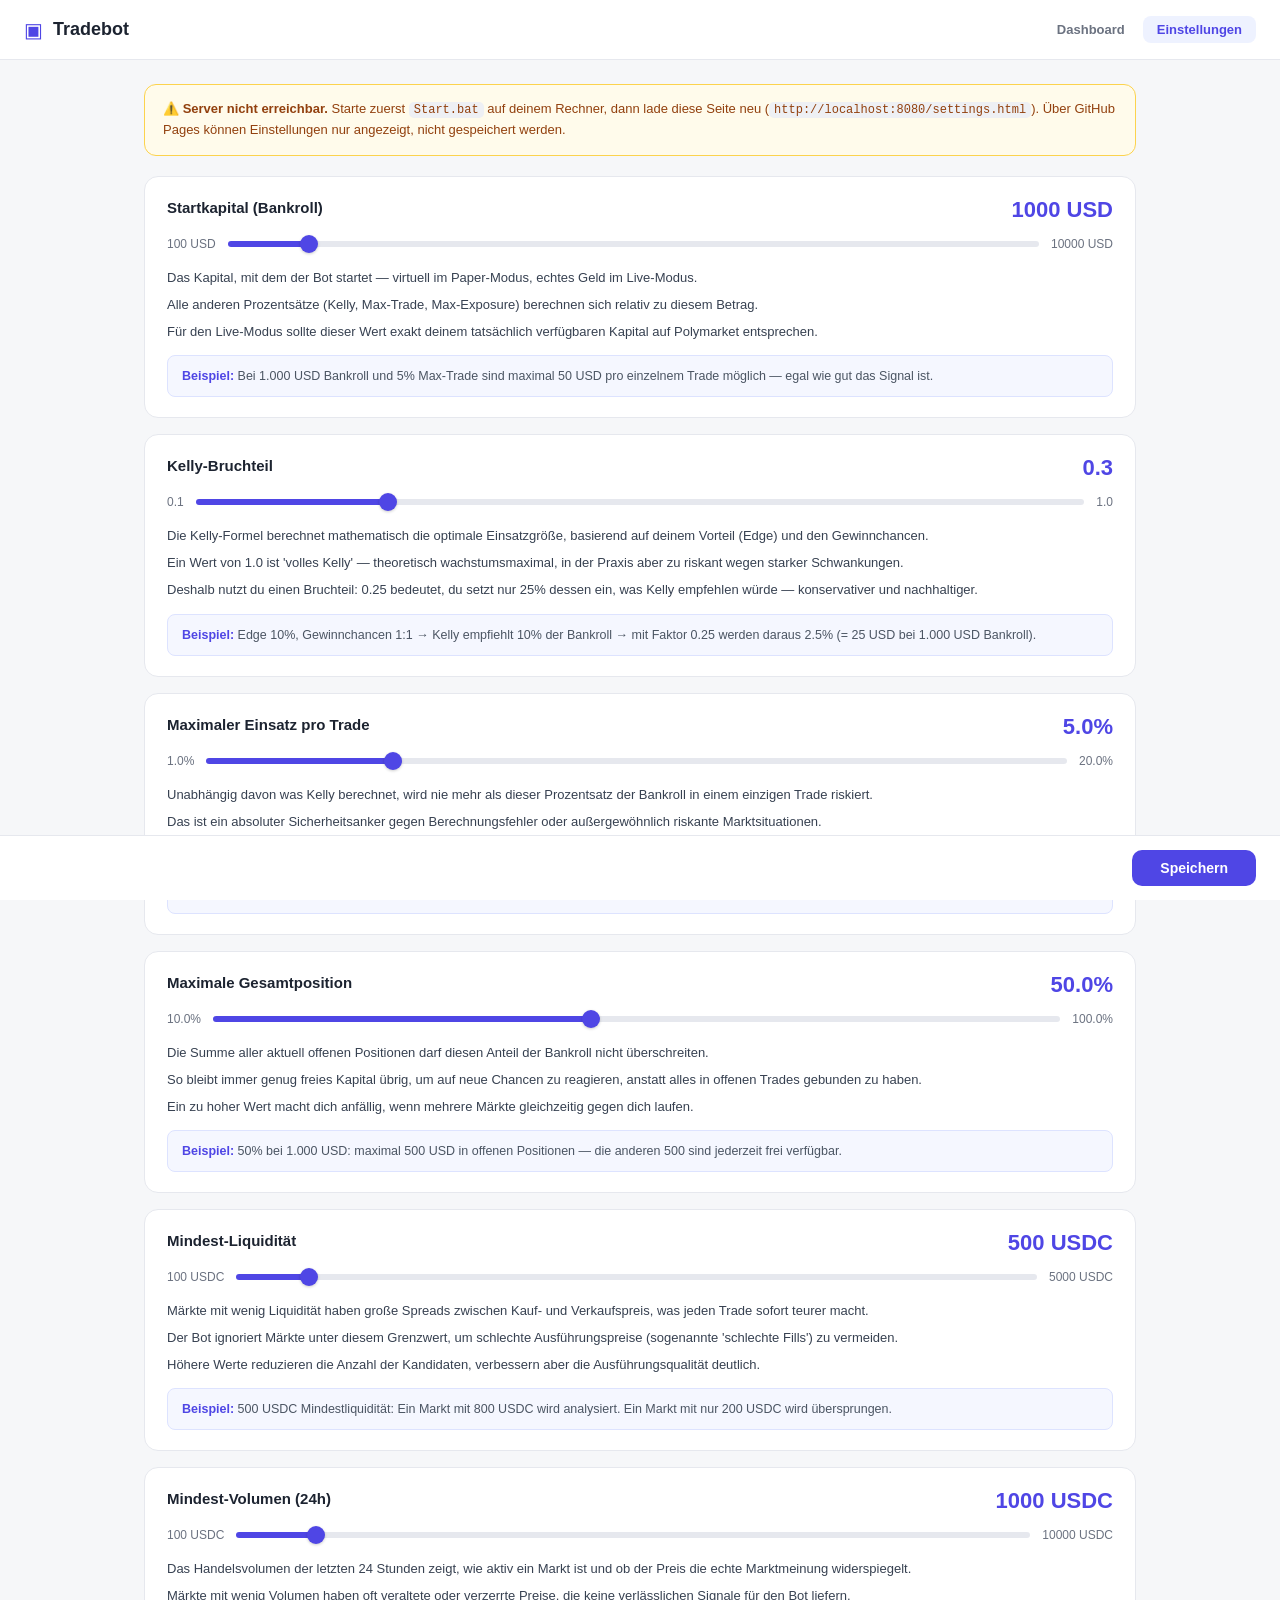
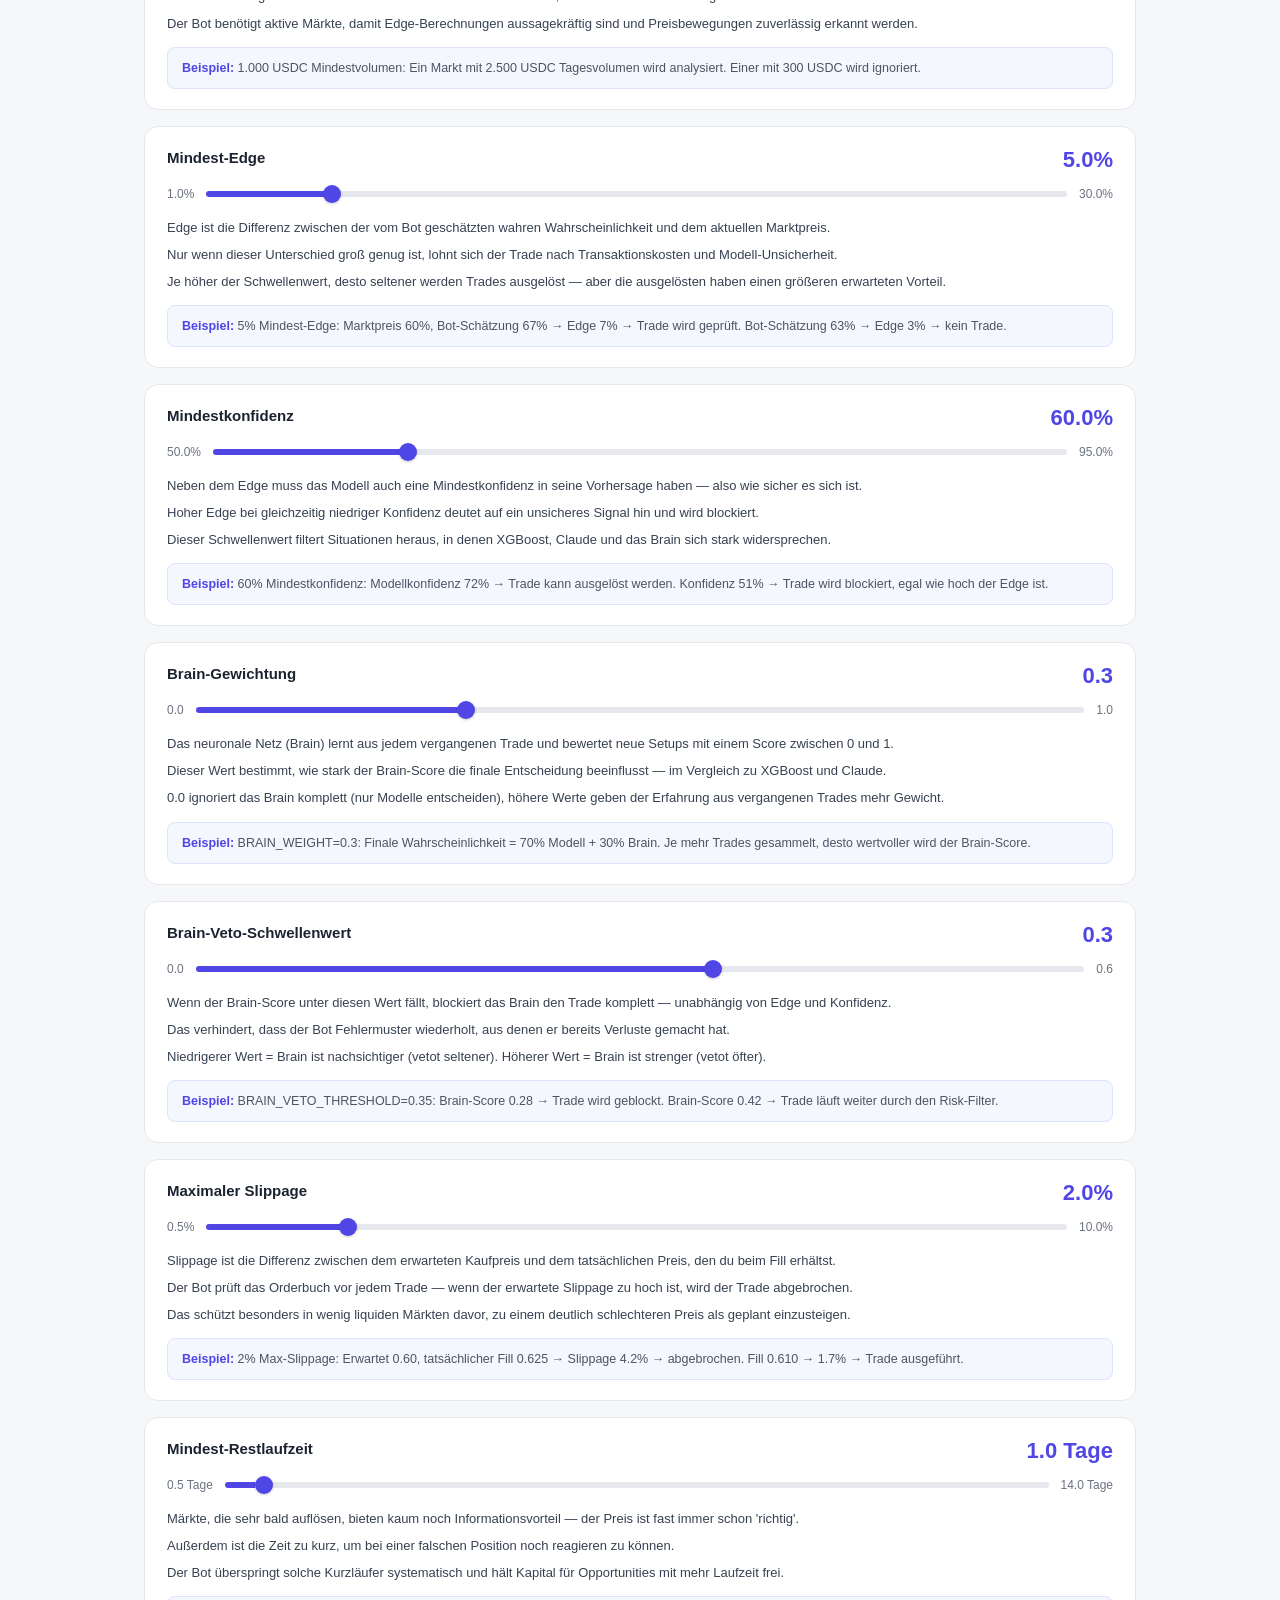
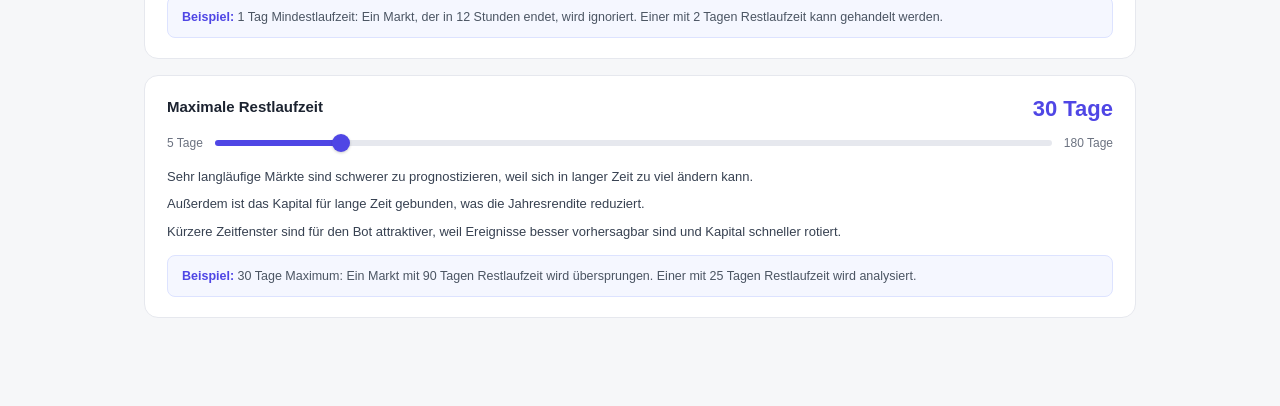
==== docs/settings.html @ 34259b41 "Add local dashboard server with interactive settings UI - Start.bat: double-click Windows launcher, " ====
<!DOCTYPE html>
<html lang="de">
<head>
  <meta charset="utf-8" />
  <meta name="viewport" content="width=device-width, initial-scale=1" />
  <title>Tradebot – Einstellungen</title>
  <link rel="stylesheet" href="styles.css" />
  <style>
    .page-nav { display: flex; gap: 4px; }
    .page-nav a {
      padding: 6px 14px; border-radius: 8px; font-size: 13px; font-weight: 600;
      text-decoration: none; color: var(--muted); transition: background .15s;
    }
    .page-nav a.active { background: #eef2ff; color: var(--accent); }
    .page-nav a:hover:not(.active) { background: var(--bg); color: var(--ink); }

    .server-warning {
      background: #fffbeb; border: 1px solid #fcd34d; border-radius: 12px;
      padding: 14px 18px; font-size: 13px; color: #92400e; line-height: 1.6;
    }

    .settings-grid { display: flex; flex-direction: column; gap: 16px; }

    .setting-card {
      background: var(--card); border: 1px solid var(--line); border-radius: 14px;
      padding: 20px 22px;
    }
    .setting-header {
      display: flex; justify-content: space-between; align-items: flex-start;
      margin-bottom: 14px; gap: 12px;
    }
    .setting-label { font-weight: 700; font-size: 15px; padding-top: 2px; }
    .setting-value {
      font-size: 22px; font-weight: 700; color: var(--accent);
      white-space: nowrap; flex-shrink: 0;
    }

    .slider-row { display: flex; align-items: center; gap: 10px; margin-bottom: 16px; }
    .slider-bound { font-size: 12px; color: var(--muted); white-space: nowrap; flex-shrink: 0; }

    input[type=range] {
      flex: 1; -webkit-appearance: none; appearance: none;
      height: 6px; border-radius: 3px; outline: none; cursor: pointer;
      background: linear-gradient(
        to right, var(--accent) var(--fill, 0%), #e6e8ee var(--fill, 0%)
      );
    }
    input[type=range]::-webkit-slider-thumb {
      -webkit-appearance: none; width: 18px; height: 18px;
      border-radius: 50%; background: var(--accent); cursor: pointer;
      box-shadow: 0 1px 3px rgba(0,0,0,.2);
    }
    input[type=range]::-moz-range-thumb {
      width: 18px; height: 18px; border-radius: 50%;
      background: var(--accent); cursor: pointer; border: none;
    }

    .setting-desc { font-size: 13px; line-height: 1.7; color: #374151; margin-bottom: 12px; }
    .setting-desc p { margin: 0 0 5px; }
    .setting-desc p:last-child { margin-bottom: 0; }

    .setting-example {
      background: #f5f7ff; border: 1px solid #dde3ff; border-radius: 8px;
      padding: 10px 14px; font-size: 12.5px; color: #4b5563; line-height: 1.6;
    }
    .setting-example strong { color: var(--accent); }

    .save-bar {
      position: sticky; bottom: 0; background: #fff; border-top: 1px solid var(--line);
      padding: 14px 24px; display: flex; justify-content: flex-end;
      align-items: center; gap: 16px; z-index: 10;
    }
    .save-msg { font-size: 13px; color: var(--muted); }
    .save-msg.ok { color: var(--pos); font-weight: 600; }
    .save-msg.err { color: var(--neg); font-weight: 600; }
    .save-btn {
      background: var(--accent); color: #fff; border: none; border-radius: 10px;
      padding: 10px 28px; font-size: 14px; font-weight: 600;
      cursor: pointer; transition: background .15s;
    }
    .save-btn:hover { background: #4338ca; }
    .save-btn:active { background: #3730a3; }
  </style>
</head>
<body>
  <header class="topbar">
    <div class="brand">
      <span class="logo">▣</span>
      <h1>Tradebot</h1>
    </div>
    <nav class="page-nav">
      <a href="index.html">Dashboard</a>
      <a href="settings.html" class="active">Einstellungen</a>
    </nav>
  </header>

  <main>
    <div id="serverWarning" class="server-warning" style="display:none">
      ⚠️ <strong>Server nicht erreichbar.</strong>
      Starte zuerst <code>Start.bat</code> auf deinem Rechner, dann lade diese Seite neu
      (<code>http://localhost:8080/settings.html</code>).
      Über GitHub Pages können Einstellungen nur angezeigt, nicht gespeichert werden.
    </div>

    <div class="settings-grid" id="settingsGrid"></div>
  </main>

  <div class="save-bar">
    <span class="save-msg" id="saveMsg"></span>
    <button class="save-btn" onclick="saveConfig()">Speichern</button>
  </div>

  <script src="settings.js"></script>
</body>
</html>
---- docs/styles.css ----
:root {
  --bg: #f6f7f9; --card: #fff; --ink: #1c2330; --muted: #6b7280; --line: #e6e8ee;
  --accent: #4f46e5; --pos: #16a34a; --neg: #dc2626;
}
* { box-sizing: border-box; }
body {
  margin: 0; color: var(--ink); background: var(--bg);
  font-family: -apple-system, BlinkMacSystemFont, "Segoe UI", Roboto, Helvetica, Arial, sans-serif;
}
.topbar {
  display: flex; justify-content: space-between; align-items: center;
  padding: 16px 24px; background: #fff; border-bottom: 1px solid var(--line);
  position: sticky; top: 0; z-index: 5;
}
.brand { display: flex; align-items: center; gap: 10px; }
.brand h1 { font-size: 18px; margin: 0; }
.logo { color: var(--accent); font-size: 20px; }
.updated { color: var(--muted); font-size: 13px; }
.badge {
  font-size: 12px; font-weight: 700; padding: 3px 9px; border-radius: 999px;
  background: #eef2ff; color: var(--accent); letter-spacing: .04em;
}
.badge.live { background: #fef2f2; color: var(--neg); }
.badge.paper { background: #ecfdf5; color: var(--pos); }
main { max-width: 1040px; margin: 0 auto; padding: 24px; display: flex; flex-direction: column; gap: 20px; }

.kpi-grid { display: grid; grid-template-columns: repeat(auto-fit, minmax(170px, 1fr)); gap: 14px; }
.kpi { background: var(--card); border: 1px solid var(--line); border-radius: 14px; padding: 16px; }
.kpi-label { font-size: 12px; color: var(--muted); text-transform: uppercase; letter-spacing: .05em; }
.kpi-val { font-size: 26px; font-weight: 700; margin-top: 6px; }
.kpi-sub { font-size: 12px; color: var(--muted); margin-top: 4px; }
.pos { color: var(--pos); } .neg { color: var(--neg); }

.panel { background: var(--card); border: 1px solid var(--line); border-radius: 14px; padding: 18px 20px; }
.panel h2 { font-size: 15px; margin: 0 0 14px; }
.two-col { display: grid; grid-template-columns: 1.4fr 1fr; gap: 20px; }
@media (max-width: 760px) { .two-col { grid-template-columns: 1fr; } }

.pipeline { display: flex; align-items: stretch; gap: 8px; flex-wrap: wrap; }
.stage {
  flex: 1; min-width: 120px; border: 1px solid var(--line); border-radius: 12px;
  padding: 12px; display: flex; flex-direction: column; gap: 3px; background: #fbfbfd;
}
.stage .num {
  width: 22px; height: 22px; border-radius: 50%; background: var(--accent); color: #fff;
  display: flex; align-items: center; justify-content: center; font-size: 12px; font-weight: 700;
}
.stage b { font-size: 14px; } .stage small { color: var(--muted); font-size: 12px; }
.stage.brain { border-color: var(--accent); background: #eef2ff; }
.arrow { display: flex; align-items: center; color: var(--muted); }
@media (max-width: 680px) { .arrow { display: none; } }

.chart svg.equity { width: 100%; height: auto; }
.equity .line { fill: none; stroke: var(--pos); stroke-width: 2.5; }
.equity.neg .line { stroke: var(--neg); }
.equity .area { fill: var(--pos); opacity: .08; stroke: none; }
.equity.neg .area { fill: var(--neg); }
.equity .base { stroke: var(--line); stroke-dasharray: 4 4; }
.equity .axis { fill: var(--muted); font-size: 11px; }

table { width: 100%; border-collapse: collapse; font-size: 13px; }
th, td { text-align: left; padding: 8px 10px; border-bottom: 1px solid var(--line); }
th { color: var(--muted); font-weight: 600; font-size: 12px; text-transform: uppercase; letter-spacing: .03em; }
td.q { max-width: 320px; overflow: hidden; text-overflow: ellipsis; white-space: nowrap; }
.table-wrap { overflow-x: auto; }
.tag { font-size: 11px; font-weight: 700; padding: 2px 7px; border-radius: 6px; }
.tag.yes { background: #e0f2fe; color: #0369a1; } .tag.no { background: #fef3c7; color: #b45309; }
.tag.win { background: #dcfce7; color: #15803d; } .tag.loss { background: #fee2e2; color: #b91c1c; }

.empty, .muted { color: var(--muted); font-size: 13px; }
.empty { padding: 10px 0; }
.brain-state { font-weight: 600; margin-bottom: 10px; }
.brain-state.on { color: var(--pos); } .brain-state.off { color: var(--muted); }
.bar { height: 10px; border-radius: 6px; background: #fee2e2; overflow: hidden; }
.bar-win { height: 100%; background: var(--pos); }
.brain-legend { display: flex; justify-content: space-between; font-size: 12px; color: var(--muted); margin-top: 6px; }
ul.lessons { list-style: none; padding: 0; margin: 0; display: flex; flex-direction: column; gap: 8px; }
ul.lessons li { font-size: 13px; border-bottom: 1px solid var(--line); padding-bottom: 8px; }
.foot { color: var(--muted); font-size: 12px; text-align: center; padding: 8px 0 24px; }
code { background: #eef0f4; padding: 1px 5px; border-radius: 5px; font-size: 12px; }
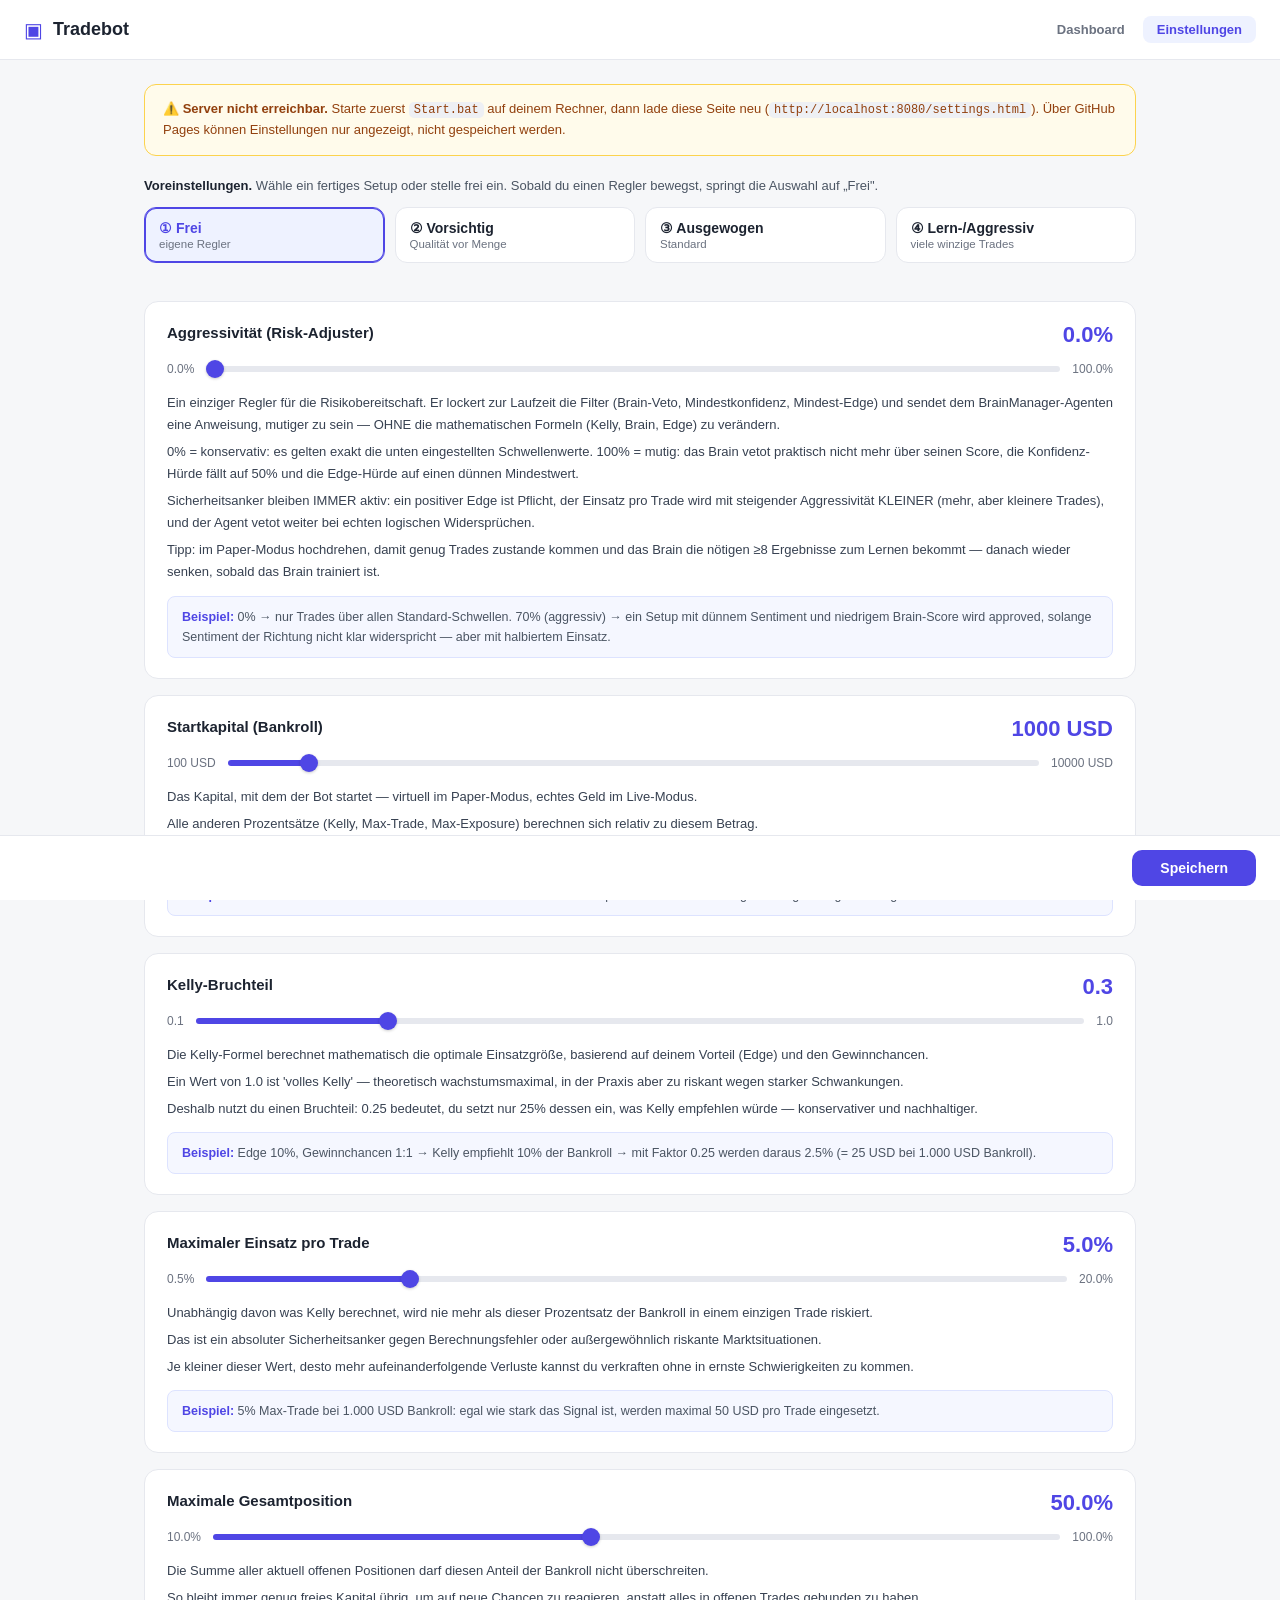
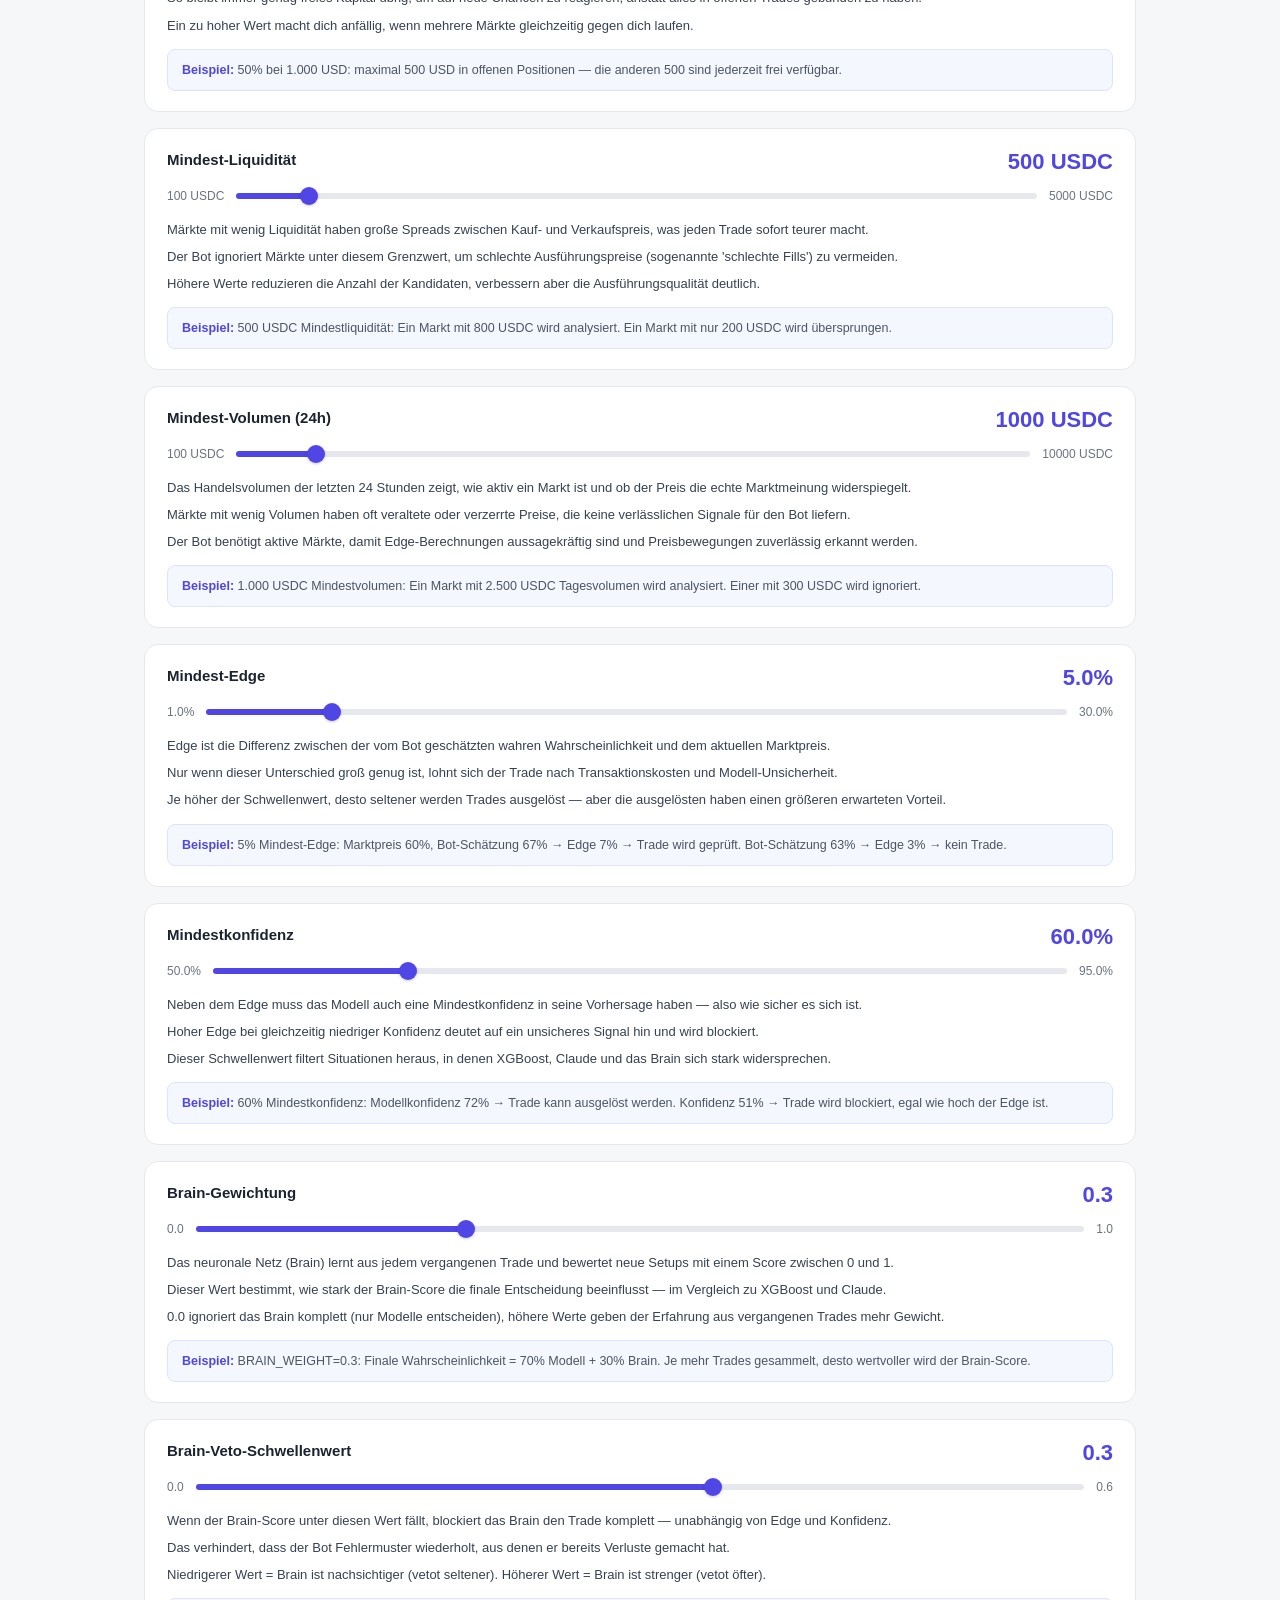
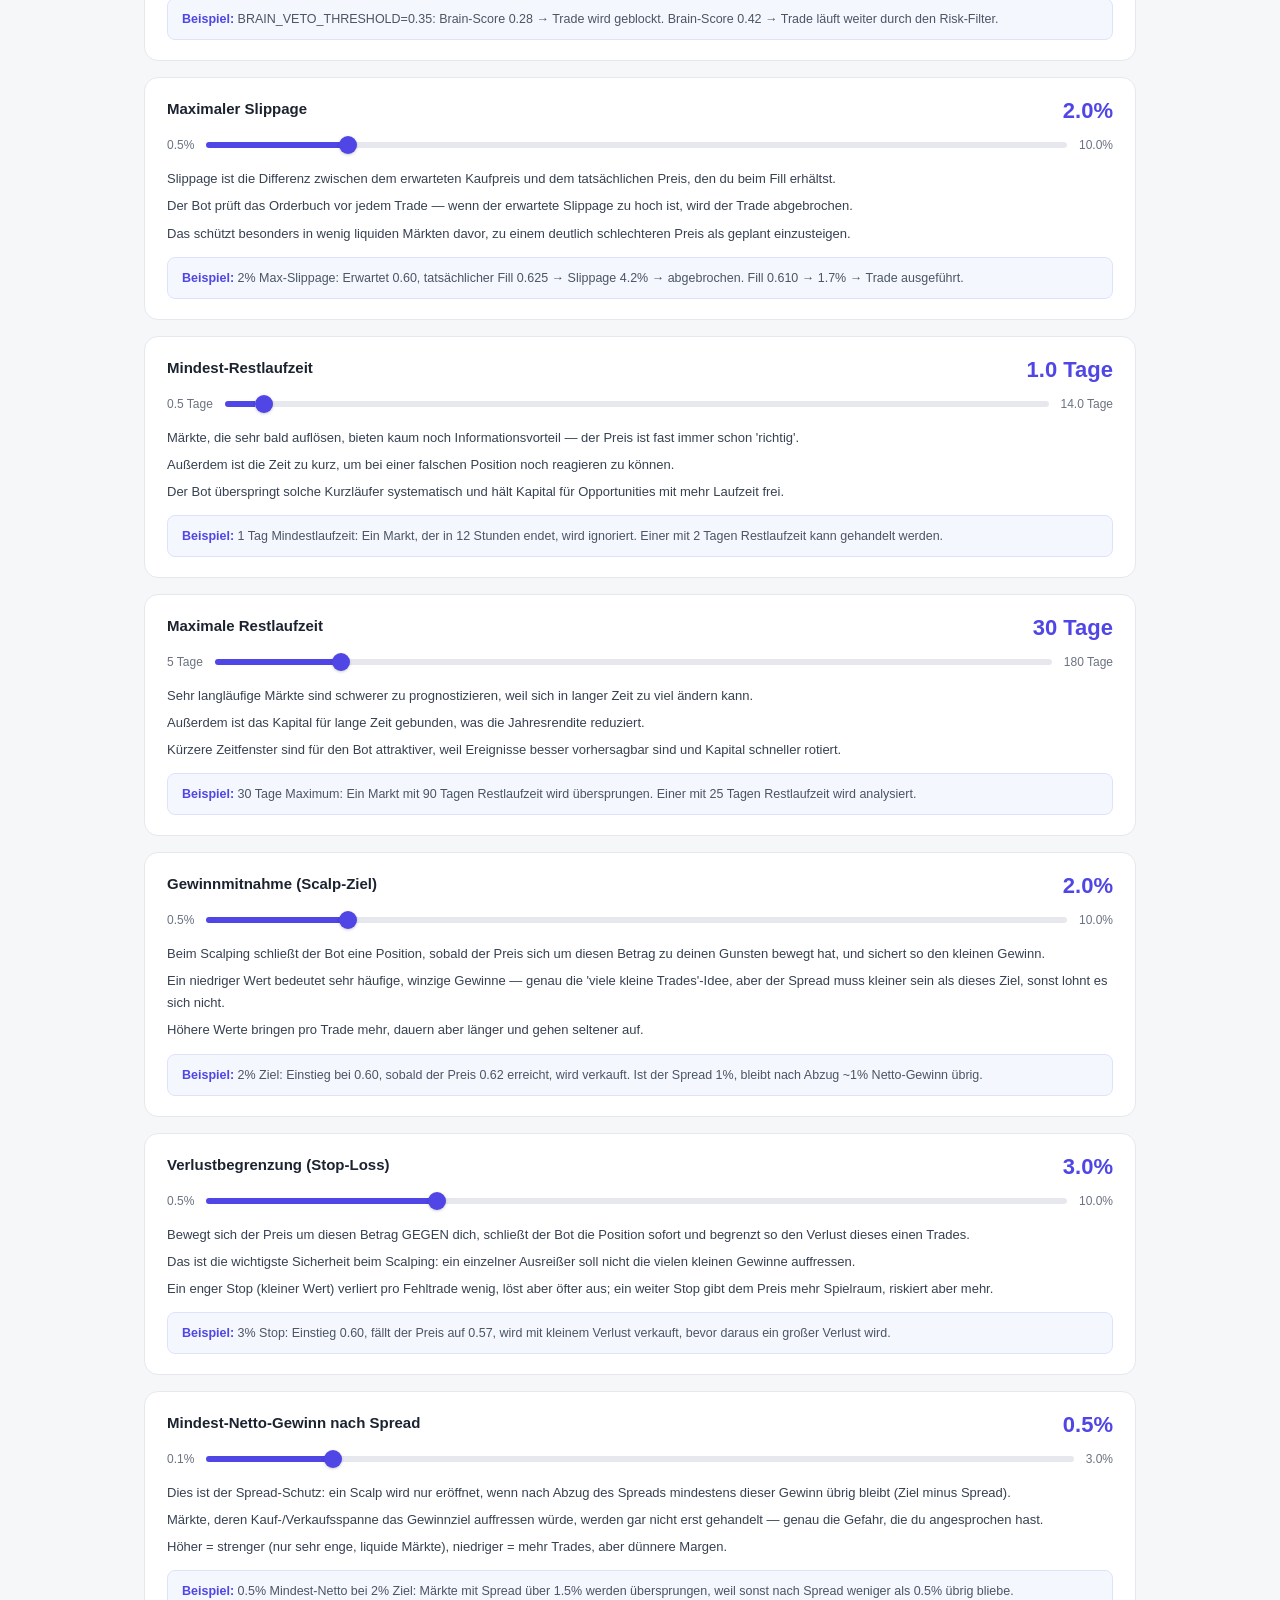
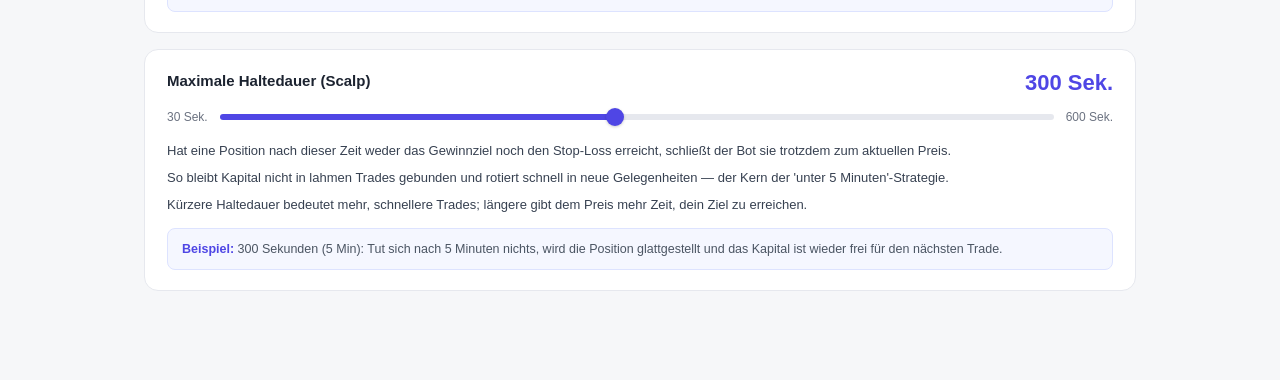
==== commit 311b2668: "Graceful stop, context handoff, brain agreement feature, research-based presets - Graceful stop (ser" ====
--- a/docs/settings.html
+++ b/docs/settings.html
@@ -18,6 +18,25 @@
       background: #fffbeb; border: 1px solid #fcd34d; border-radius: 12px;
       padding: 14px 18px; font-size: 13px; color: #92400e; line-height: 1.6;
     }
+
+    .preset-bar { margin-bottom: 18px; }
+    .preset-intro { font-size: 13px; color: #4b5563; line-height: 1.6; margin-bottom: 10px; }
+    .preset-intro strong { color: var(--ink); }
+    .preset-btns { display: grid; grid-template-columns: repeat(4, 1fr); gap: 10px; }
+    @media (max-width: 640px) { .preset-btns { grid-template-columns: repeat(2, 1fr); } }
+    .preset-btn {
+      display: flex; flex-direction: column; gap: 2px; align-items: flex-start;
+      background: var(--card); border: 1px solid var(--line); border-radius: 12px;
+      padding: 12px 14px; cursor: pointer; text-align: left; transition: all .15s;
+    }
+    .preset-btn:hover { border-color: var(--accent); background: var(--bg); }
+    .preset-btn.active {
+      border-color: var(--accent); background: #eef2ff;
+      box-shadow: 0 0 0 1px var(--accent) inset;
+    }
+    .preset-name { font-weight: 700; font-size: 14px; color: var(--ink); }
+    .preset-btn.active .preset-name { color: var(--accent); }
+    .preset-sub { font-size: 11.5px; color: var(--muted); }
 
     .settings-grid { display: flex; flex-direction: column; gap: 16px; }
 
@@ -102,6 +121,8 @@
       Über GitHub Pages können Einstellungen nur angezeigt, nicht gespeichert werden.
     </div>
 
+    <div class="preset-bar" id="presetBar"></div>
+
     <div class="settings-grid" id="settingsGrid"></div>
   </main>
 
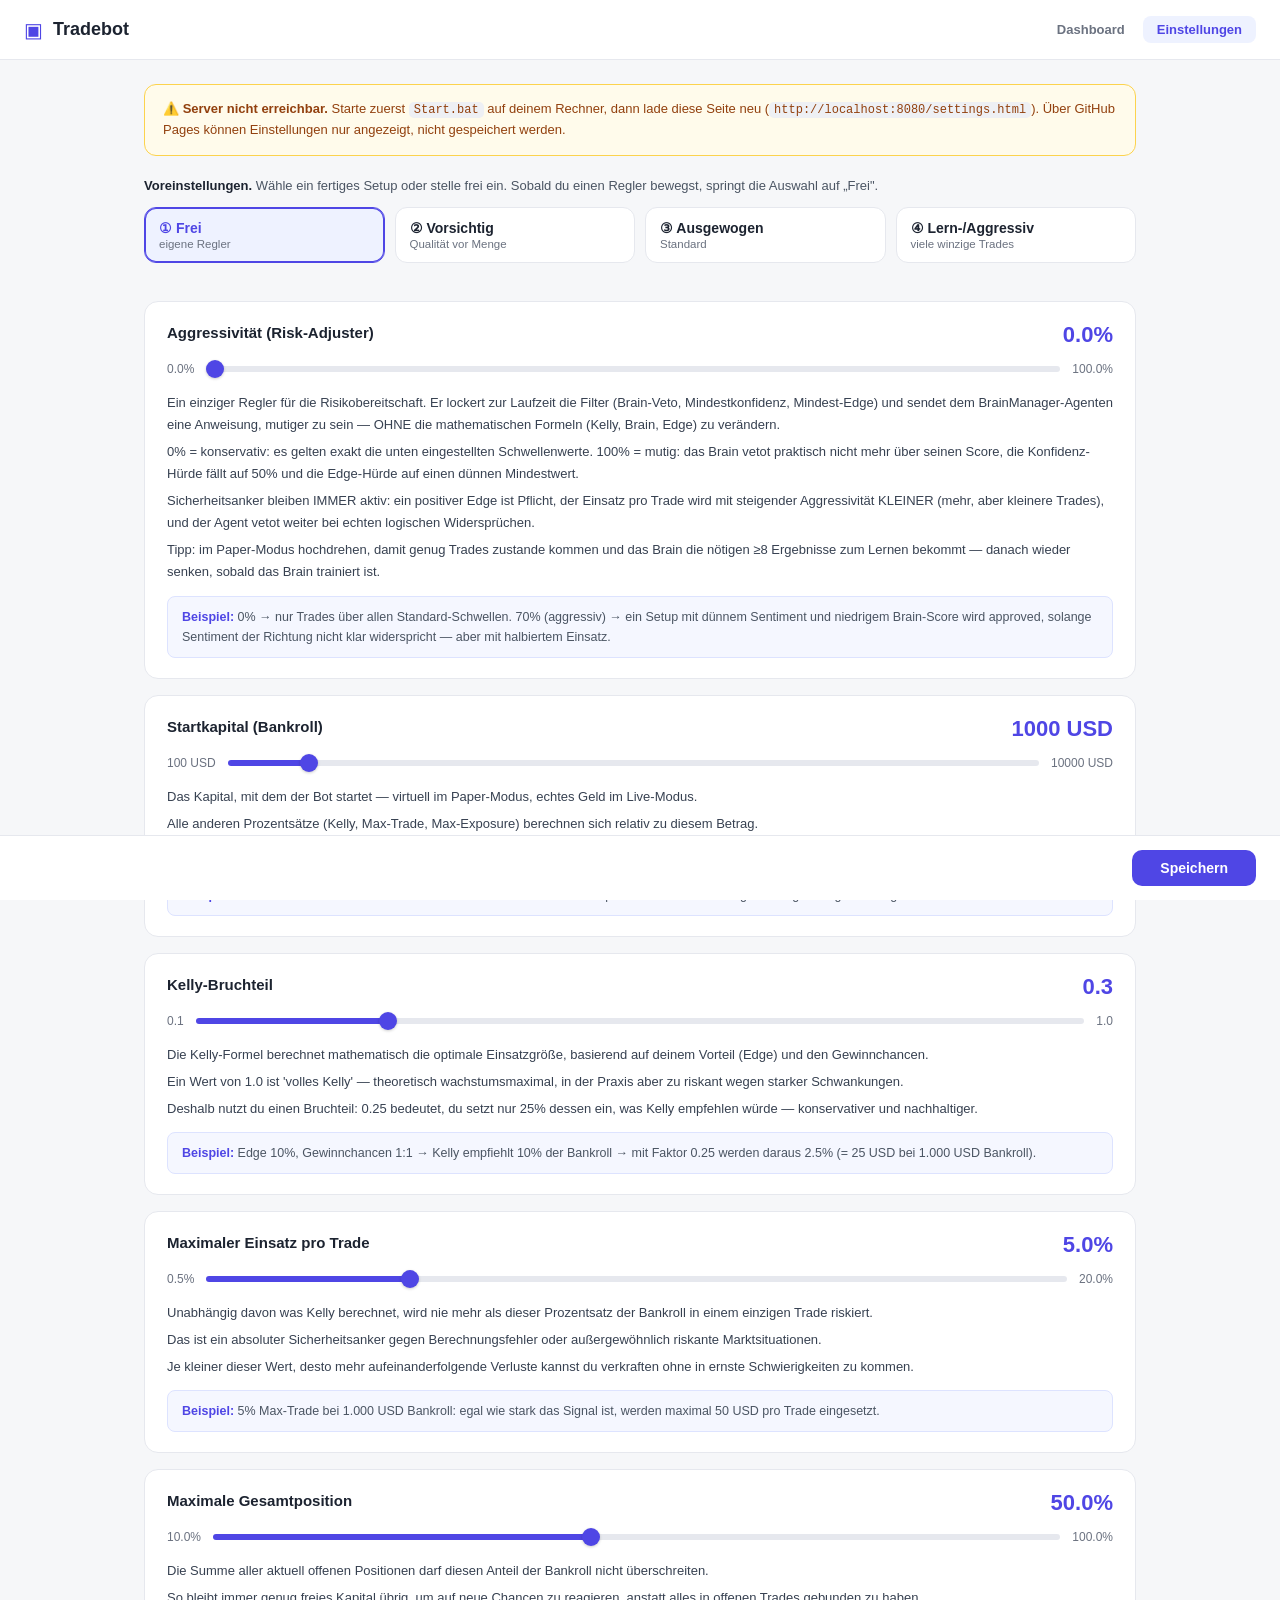
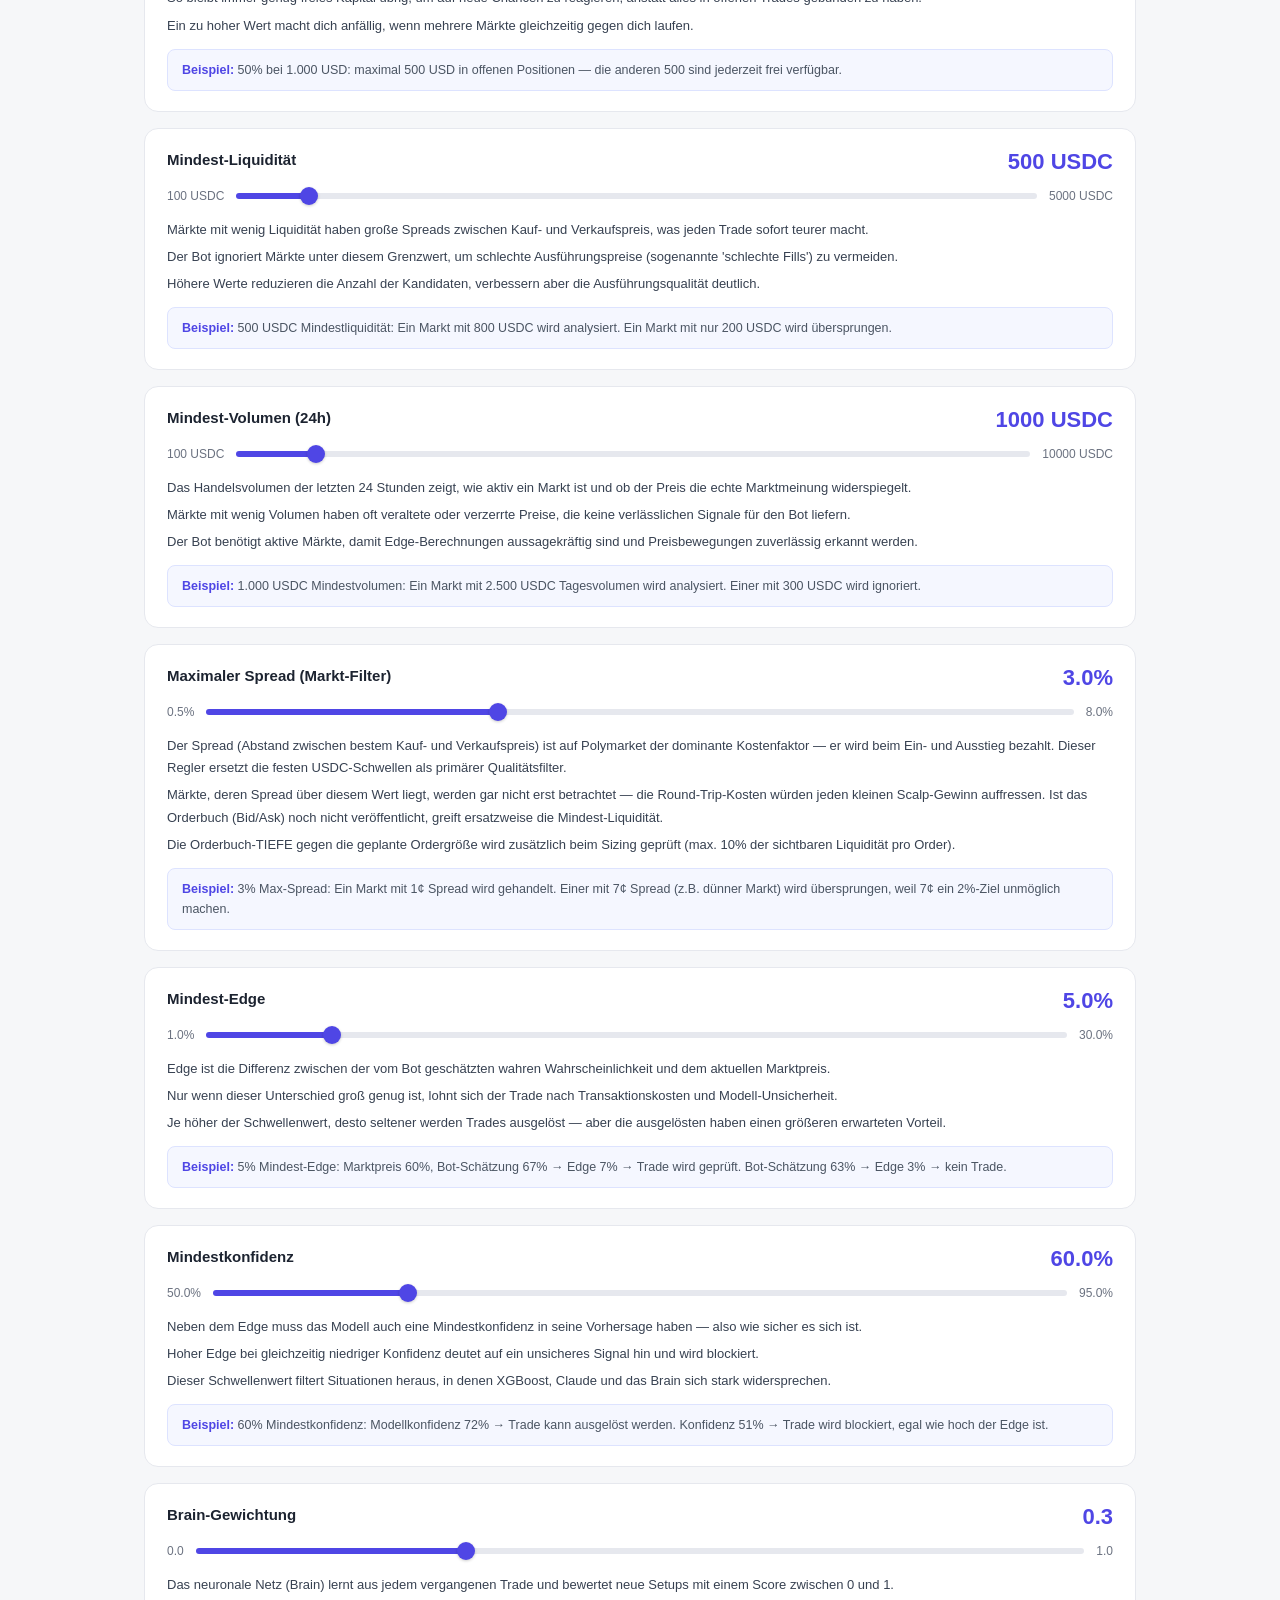
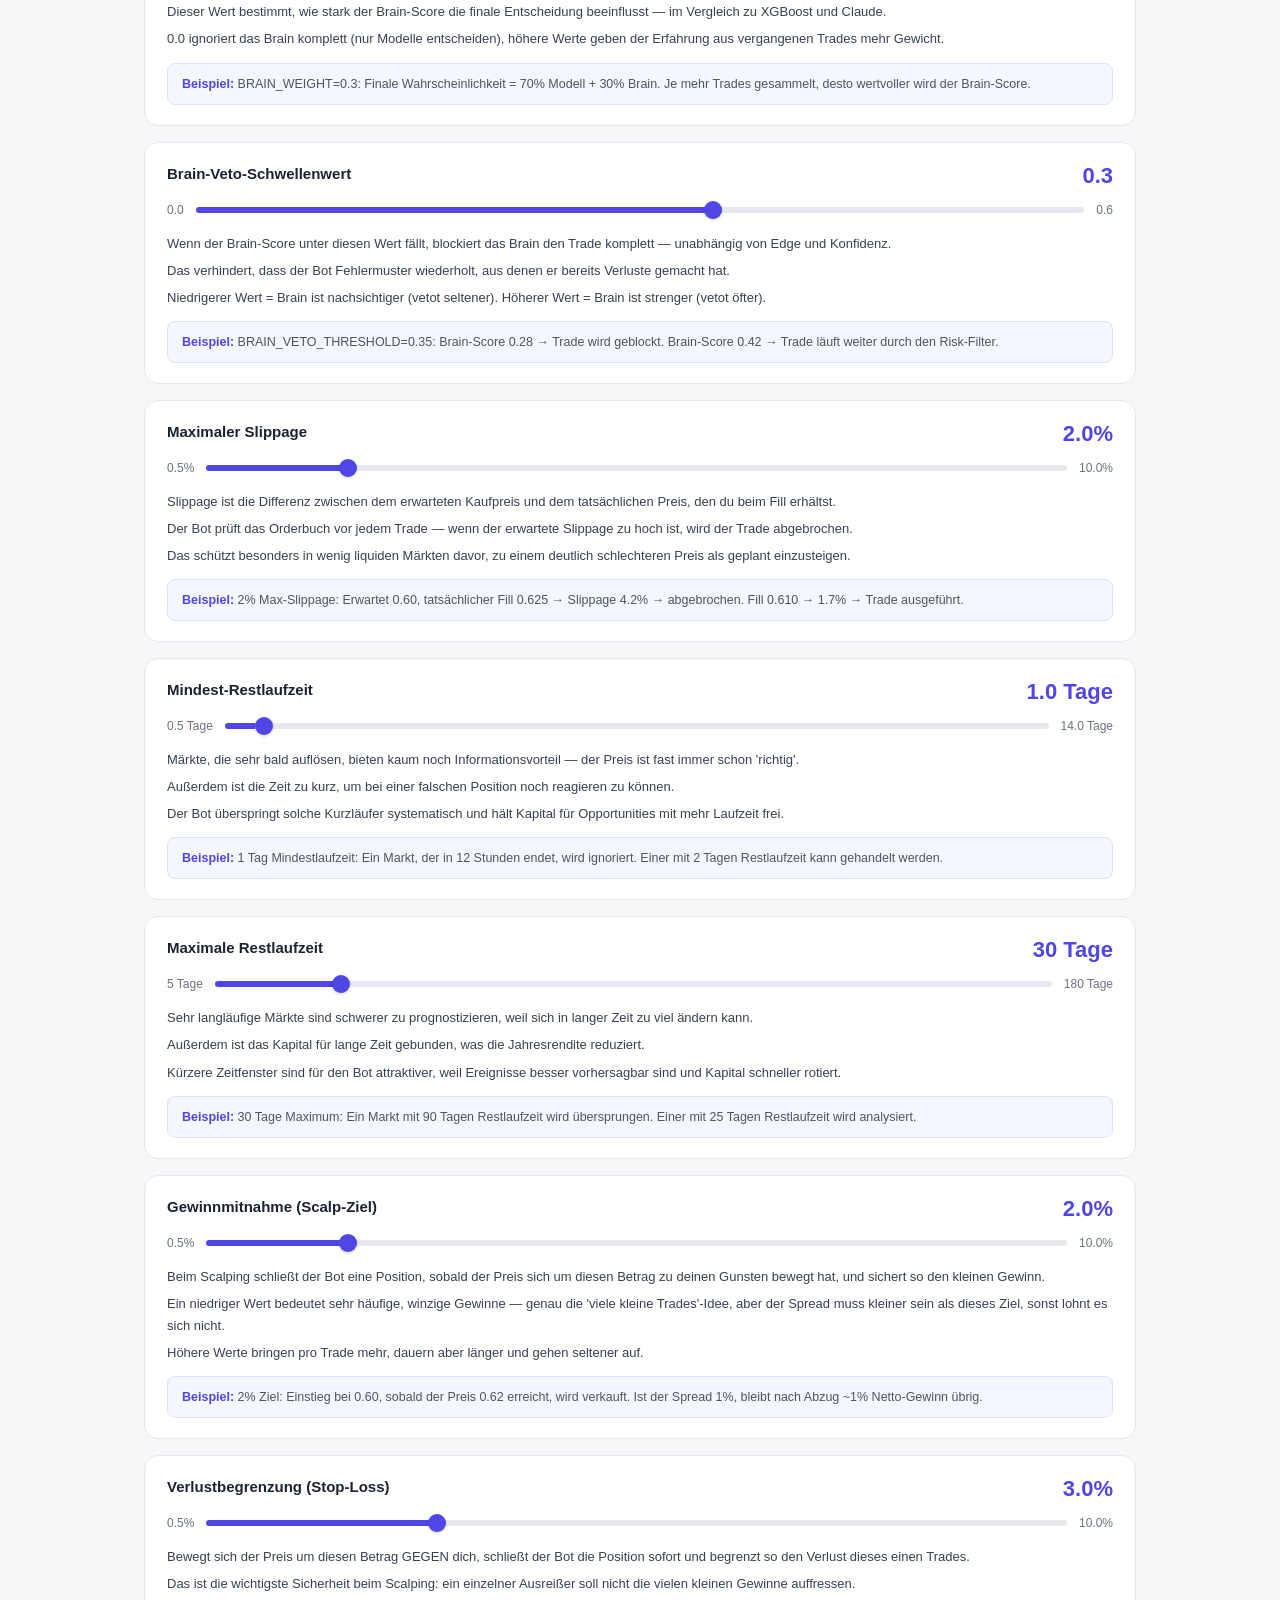
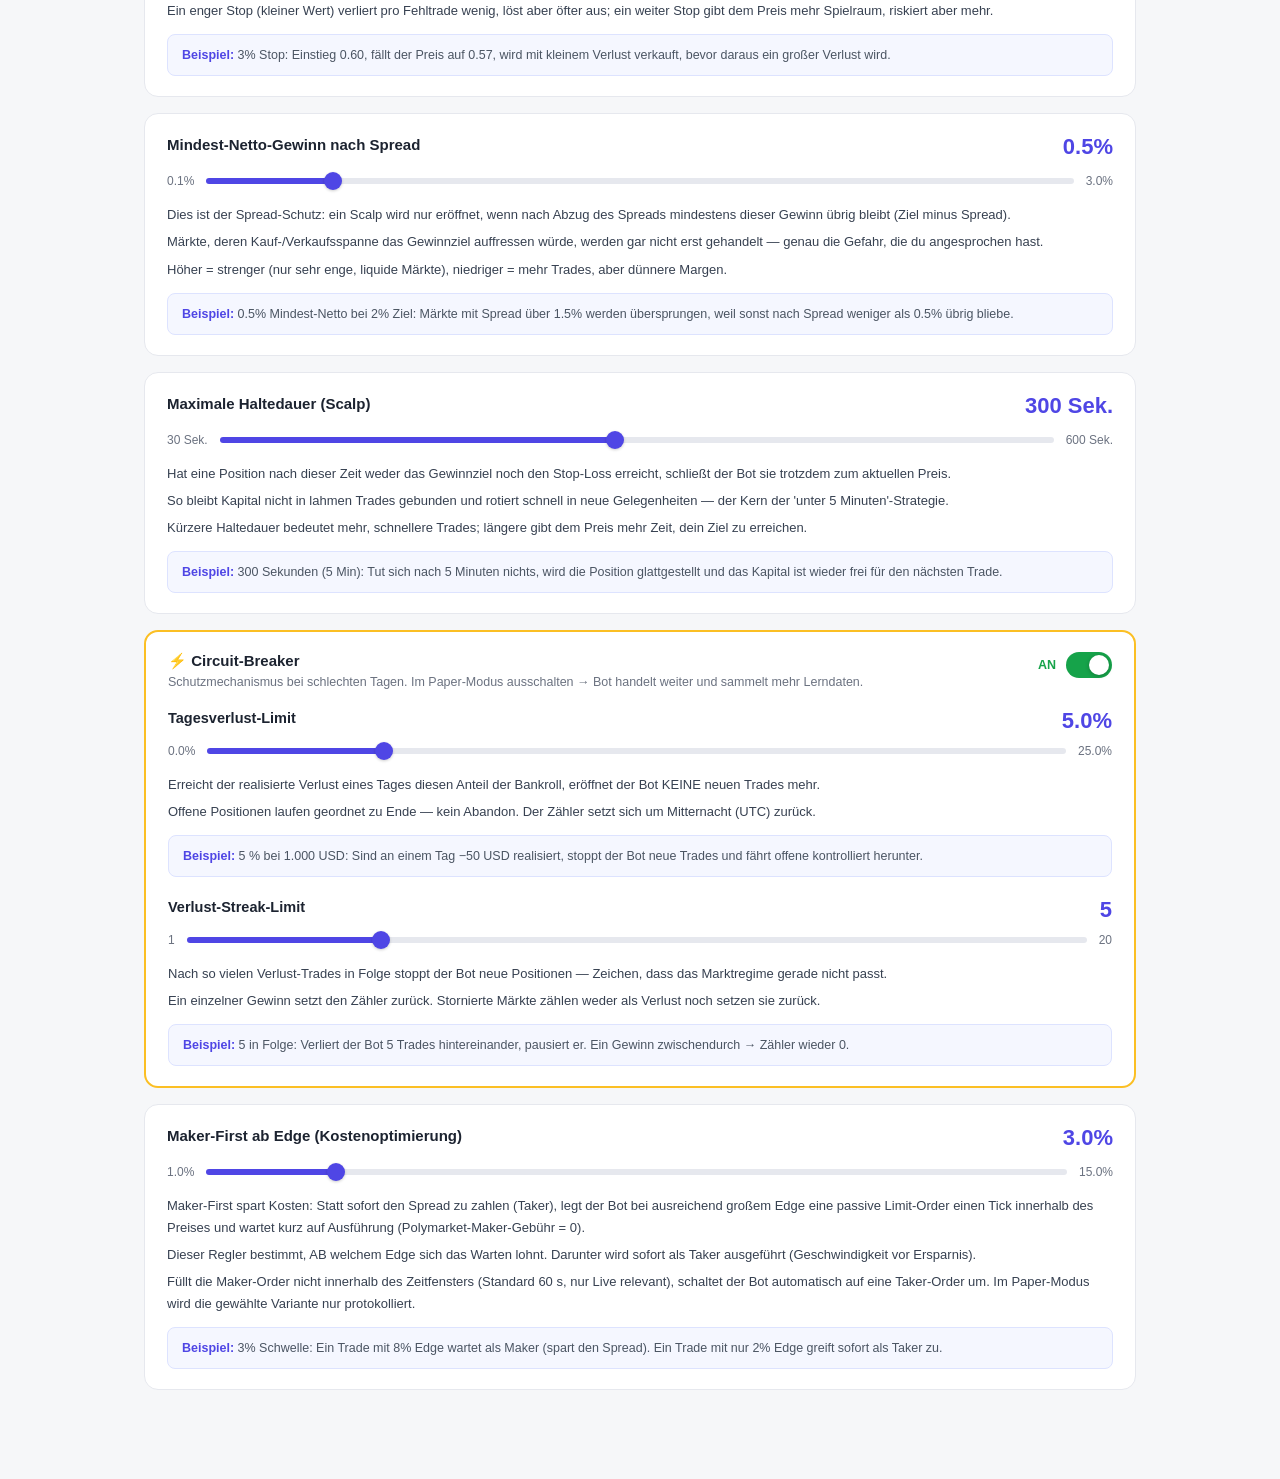
==== commit a7e70b8c: "Scalp-only enforcement: force-close on stop, CB toggle, stuck-trade warning Wind-down: alle offenen " ====
--- a/docs/settings.html
+++ b/docs/settings.html
@@ -84,6 +84,43 @@
     }
     .setting-example strong { color: var(--accent); }
 
+    /* ---- Circuit-Breaker Togglekarte ---- */
+    .cb-card {
+      border: 2px solid #fbbf24;   /* gelber Rahmen — hebt die Karte ab */
+    }
+    .cb-card-header {
+      display: flex; justify-content: space-between; align-items: flex-start;
+      margin-bottom: 6px; gap: 12px;
+    }
+    .cb-card-title { font-weight: 700; font-size: 15px; color: var(--ink); }
+    .cb-card-sub   { font-size: 12.5px; color: var(--muted); margin-top: 3px; line-height: 1.5; }
+    .cb-sliders { display: flex; flex-direction: column; gap: 20px; margin-top: 16px; }
+    .cb-sliders.off { opacity: 0.32; pointer-events: none; }
+    .cb-mini-header {
+      display: flex; justify-content: space-between; align-items: flex-start; margin-bottom: 10px;
+    }
+    .cb-mini-label { font-weight: 700; font-size: 14.5px; color: var(--ink); padding-top: 2px; }
+    .cb-mini-value { font-size: 22px; font-weight: 700; color: var(--accent); white-space: nowrap; flex-shrink: 0; }
+
+    /* Toggle-Schalter */
+    .toggle-wrap { display: flex; align-items: center; gap: 8px; flex-shrink: 0; }
+    .toggle-lbl { font-size: 12.5px; font-weight: 700; color: #9ca3af; min-width: 22px; text-align: center; }
+    .toggle-lbl.on { color: #16a34a; }
+    .toggle { position: relative; display: inline-block; width: 46px; height: 26px; }
+    .toggle input { opacity: 0; width: 0; height: 0; }
+    .tog-track {
+      position: absolute; inset: 0; border-radius: 26px;
+      background: #d1d5db; cursor: pointer; transition: background .2s;
+    }
+    .toggle input:checked + .tog-track { background: #16a34a; }
+    .tog-track::before {
+      content: ""; position: absolute; width: 20px; height: 20px;
+      left: 3px; top: 3px; border-radius: 50%;
+      background: white; transition: transform .2s;
+      box-shadow: 0 1px 4px rgba(0,0,0,.25);
+    }
+    .toggle input:checked + .tog-track::before { transform: translateX(20px); }
+
     .save-bar {
       position: sticky; bottom: 0; background: #fff; border-top: 1px solid var(--line);
       padding: 14px 24px; display: flex; justify-content: flex-end;
--- a/docs/styles.css
+++ b/docs/styles.css
@@ -78,3 +78,13 @@
 ul.lessons li { font-size: 13px; border-bottom: 1px solid var(--line); padding-bottom: 8px; }
 .foot { color: var(--muted); font-size: 12px; text-align: center; padding: 8px 0 24px; }
 code { background: #eef0f4; padding: 1px 5px; border-radius: 5px; font-size: 12px; }
+
+/* Gelbe Warnung für Trades die nicht geschlossen werden konnten */
+.warn-banner {
+  background: #fffbeb; border: 2px solid #f59e0b; border-radius: 12px;
+  padding: 16px 20px; font-size: 13.5px; color: #78350f; line-height: 1.7;
+}
+.warn-banner strong { color: #92400e; }
+.warn-banner ul { margin: 8px 0 0; padding-left: 20px; }
+.warn-banner li { margin-bottom: 4px; font-size: 13px; }
+td.ts { font-size: 11.5px; color: var(--muted); white-space: nowrap; }
